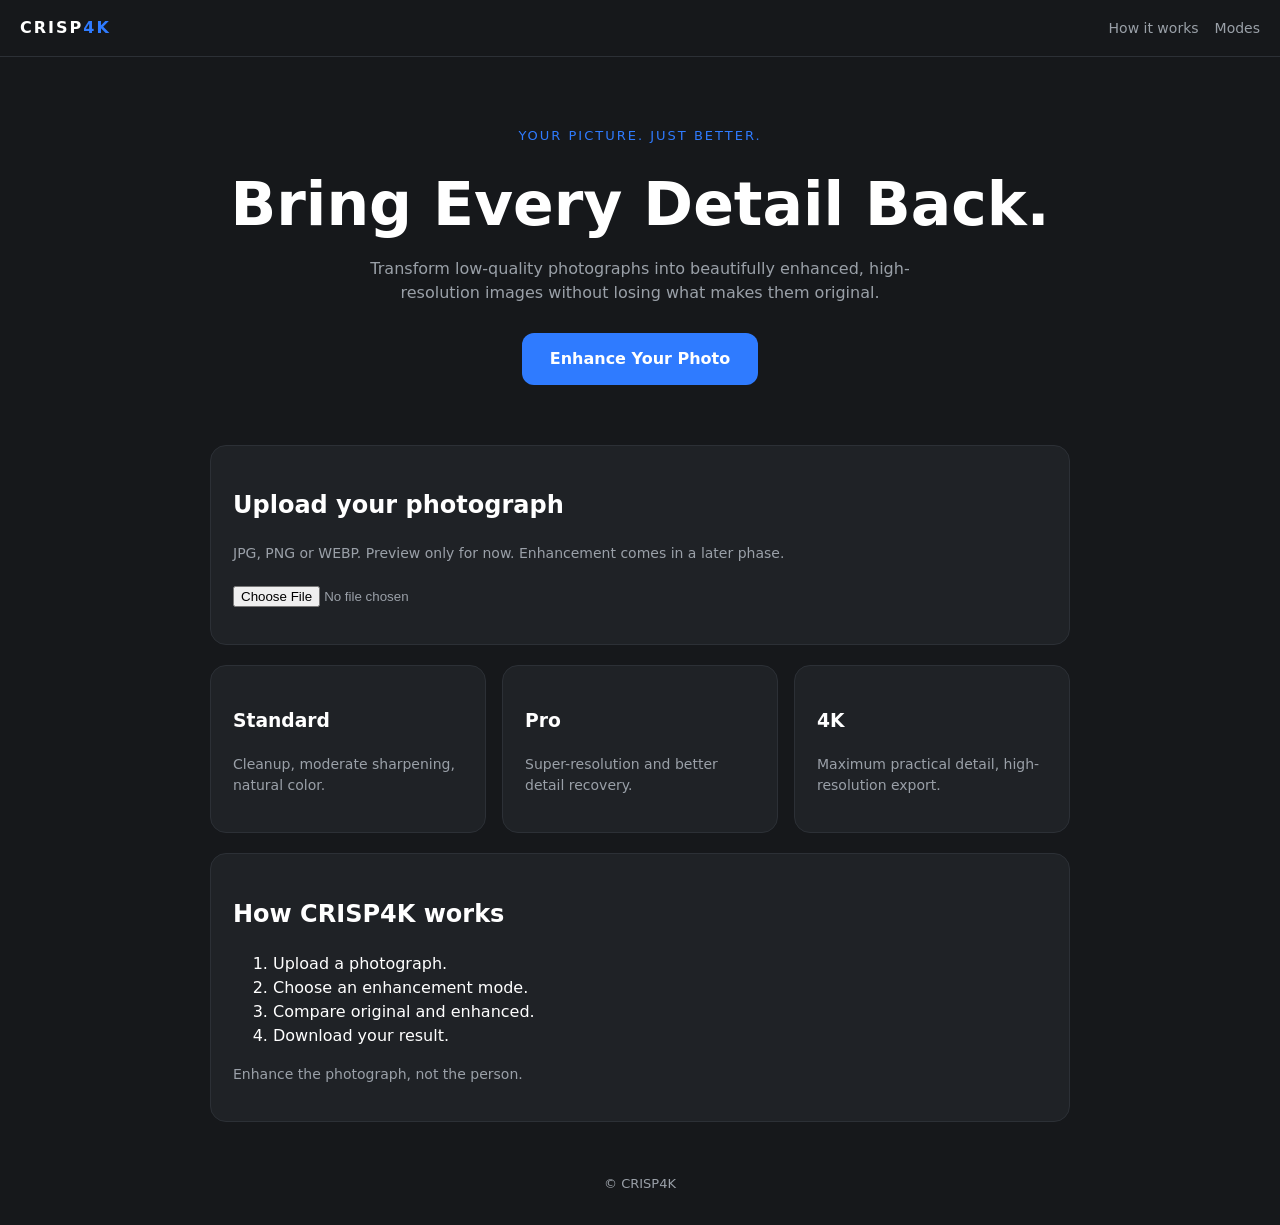
==== web/index.html @ 1491ee73 "Add static website: home page and upload preview" ====
<!DOCTYPE html>
<html lang="en">
<head>
<meta charset="UTF-8">
<meta name="viewport" content="width=device-width, initial-scale=1">
<title>CRISP4K - Your Picture. Just Better.</title>
<link rel="stylesheet" href="style.css">
</head>
<body>
<header class="nav">
  <div class="logo">CRISP<span>4K</span></div>
  <nav><a href="#how">How it works</a><a href="#modes">Modes</a></nav>
</header>

<main>
  <section class="hero">
    <p class="tag">Your Picture. Just Better.</p>
    <h1>Bring Every Detail Back.</h1>
    <p class="sub">Transform low-quality photographs into beautifully enhanced, high-resolution images without losing what makes them original.</p>
    <a class="btn" href="#upload">Enhance Your Photo</a>
  </section>

  <section id="upload" class="card">
    <h2>Upload your photograph</h2>
    <p class="muted">JPG, PNG or WEBP. Preview only for now. Enhancement comes in a later phase.</p>
    <input type="file" id="file" accept="image/jpeg,image/png,image/webp">
    <p id="msg" class="muted"></p>
    <img id="preview" alt="" hidden>
  </section>

  <section id="modes" class="grid">
    <div class="card"><h3>Standard</h3><p class="muted">Cleanup, moderate sharpening, natural color.</p></div>
    <div class="card"><h3>Pro</h3><p class="muted">Super-resolution and better detail recovery.</p></div>
    <div class="card"><h3>4K</h3><p class="muted">Maximum practical detail, high-resolution export.</p></div>
  </section>

  <section id="how" class="card">
    <h2>How CRISP4K works</h2>
    <ol>
      <li>Upload a photograph.</li>
      <li>Choose an enhancement mode.</li>
      <li>Compare original and enhanced.</li>
      <li>Download your result.</li>
    </ol>
    <p class="muted">Enhance the photograph, not the person.</p>
  </section>
</main>

<footer>&copy; CRISP4K</footer>
<script src="app.js"></script>
</body>
</html>
---- web/style.css ----
:root{--bg:#16181b;--card:#1f2226;--line:#2c3036;--text:#fff;--mute:#9aa0a8;--blue:#2f7bff}
*{box-sizing:border-box}
body{margin:0;background:var(--bg);color:var(--text);font-family:system-ui,sans-serif;line-height:1.5}
.nav{display:flex;justify-content:space-between;align-items:center;padding:16px 20px;border-bottom:1px solid var(--line)}
.logo{font-weight:800;letter-spacing:2px}
.logo span{color:var(--blue)}
.nav a{color:var(--mute);text-decoration:none;margin-left:16px;font-size:14px}
main{max-width:900px;margin:0 auto;padding:0 20px}
.hero{padding:56px 0 40px;text-align:center}
.tag{color:var(--blue);font-size:13px;letter-spacing:2px;text-transform:uppercase}
h1{font-size:clamp(34px,8vw,60px);margin:8px 0}
.sub{color:var(--mute);max-width:560px;margin:0 auto 28px}
.btn{display:inline-block;background:var(--blue);color:#fff;padding:14px 28px;border-radius:12px;text-decoration:none;font-weight:600}
.card{background:var(--card);border:1px solid var(--line);border-radius:16px;padding:22px;margin:20px 0}
.grid{display:grid;grid-template-columns:repeat(auto-fit,minmax(220px,1fr));gap:16px}
.grid .card{margin:0}
.muted{color:var(--mute);font-size:14px}
#preview{max-width:100%;border-radius:12px;margin-top:12px}
input[type=file]{color:var(--mute);margin-top:8px}
footer{text-align:center;color:var(--mute);padding:32px;font-size:13px}
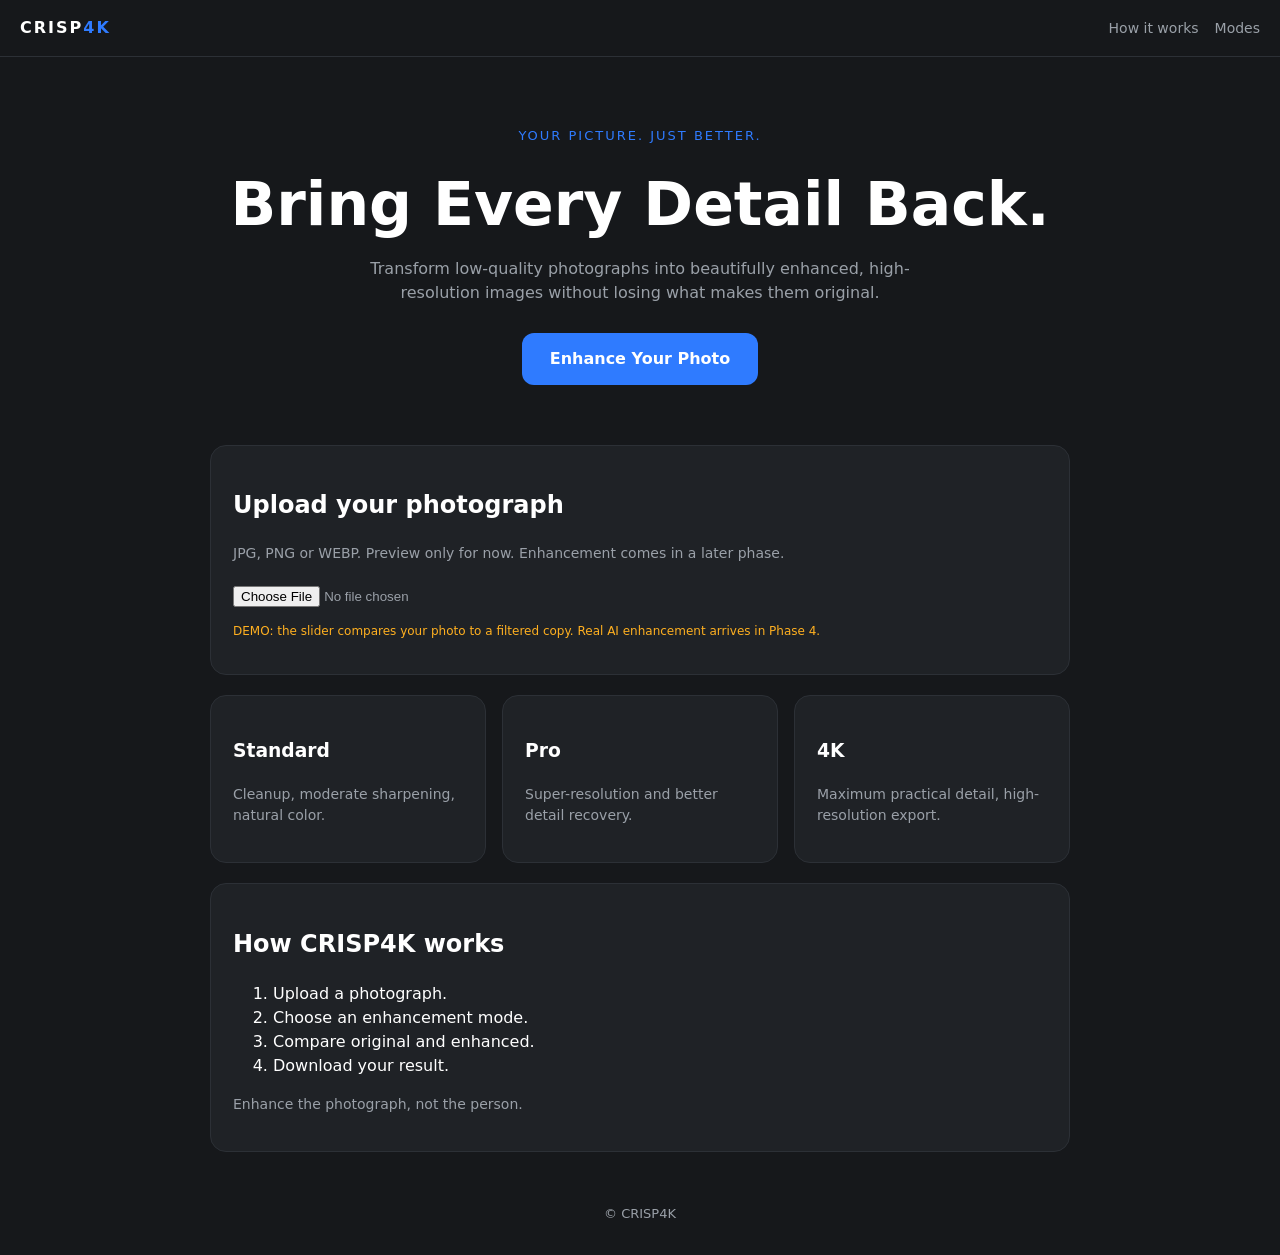
==== commit 522a78de: "Add before/after comparison slider (demo filter)" ====
--- a/web/index.html
+++ b/web/index.html
@@ -26,6 +26,8 @@
     <input type="file" id="file" accept="image/jpeg,image/png,image/webp">
     <p id="msg" class="muted"></p>
     <img id="preview" alt="" hidden>
+    <div id="compare" class="compare" hidden></div>
+    <p class="demo">DEMO: the slider compares your photo to a filtered copy. Real AI enhancement arrives in Phase 4.</p>
   </section>
 
   <section id="modes" class="grid">
--- a/web/style.css
+++ b/web/style.css
@@ -18,3 +18,12 @@
 #preview{max-width:100%;border-radius:12px;margin-top:12px}
 input[type=file]{color:var(--mute);margin-top:8px}
 footer{text-align:center;color:var(--mute);padding:32px;font-size:13px}
+.compare{position:relative;margin-top:16px;border-radius:12px;overflow:hidden;user-select:none;touch-action:none}
+.compare img{display:block;width:100%}
+.compare .top{position:absolute;inset:0;overflow:hidden;width:50%}
+.compare .top img{width:var(--w,100%);max-width:none}
+.compare .bar{position:absolute;top:0;bottom:0;left:50%;width:3px;background:#fff;transform:translateX(-50%)}
+.compare .knob{position:absolute;top:50%;left:50%;width:36px;height:36px;border-radius:50%;background:#fff;color:#16181b;display:flex;align-items:center;justify-content:center;transform:translate(-50%,-50%);font-size:14px;font-weight:700}
+.compare .lbl{position:absolute;top:10px;padding:4px 10px;border-radius:8px;background:rgba(0,0,0,.6);font-size:11px;letter-spacing:1px}
+.compare .l1{left:10px}.compare .l2{right:10px}
+.demo{color:#ffb020;font-size:12px;margin-top:8px}
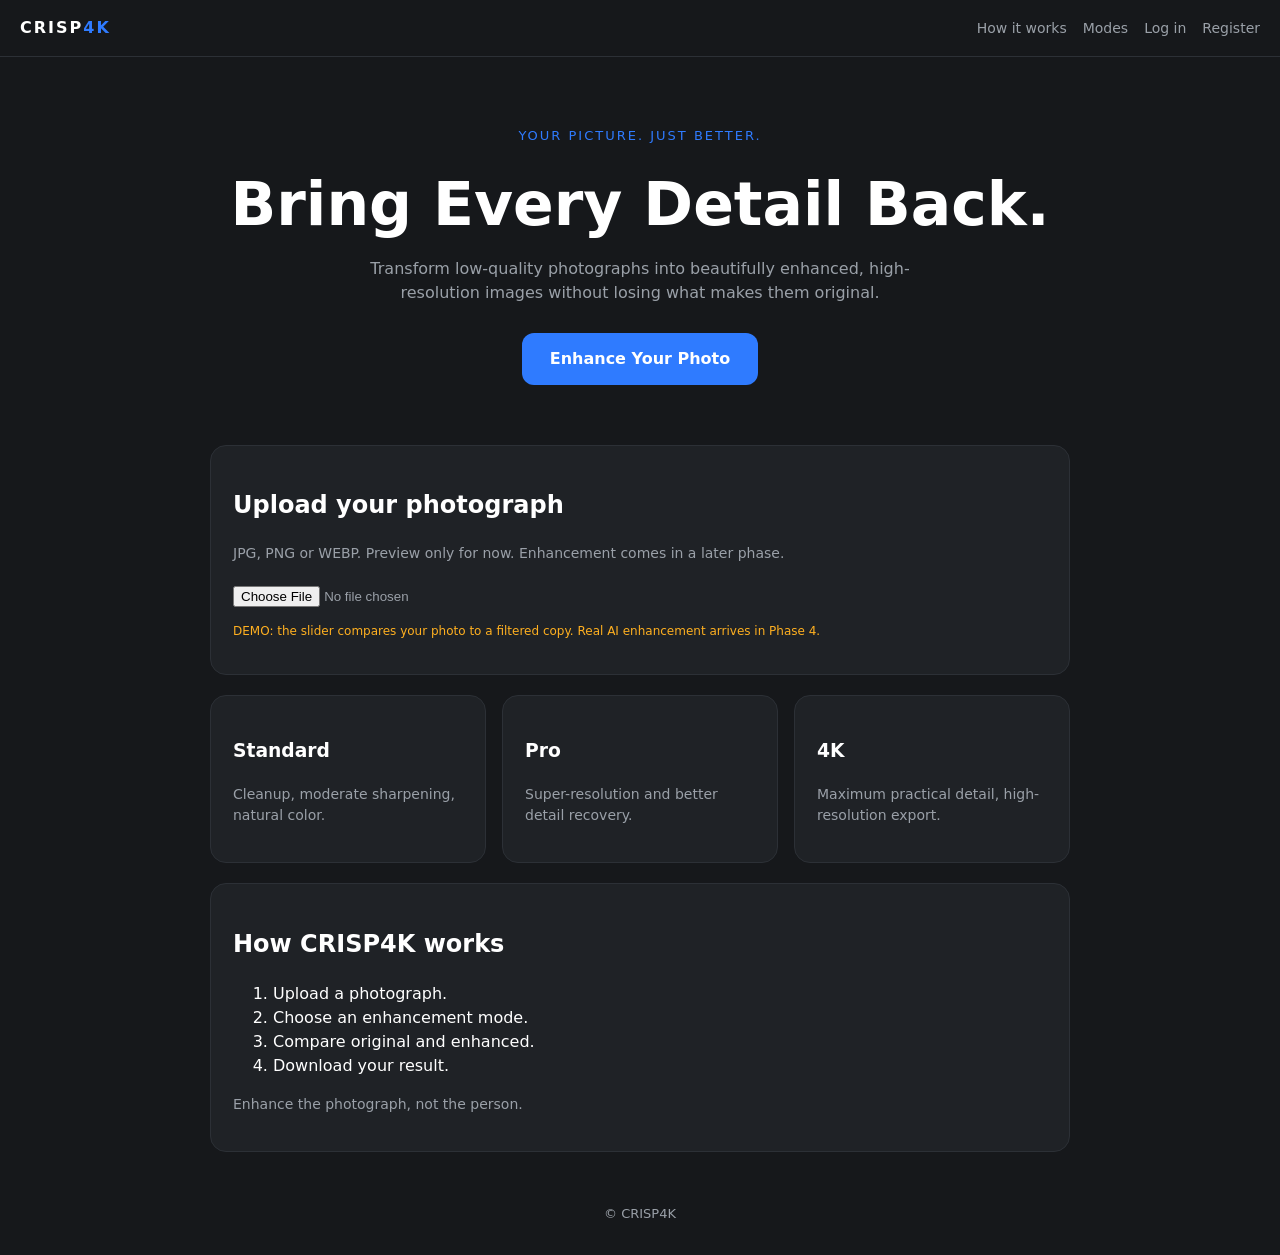
==== commit 8fce8b07: "Update progress" ====
--- a/web/index.html
+++ b/web/index.html
@@ -9,7 +9,7 @@
 <body>
 <header class="nav">
   <div class="logo">CRISP<span>4K</span></div>
-  <nav><a href="#how">How it works</a><a href="#modes">Modes</a></nav>
+  <nav><a href="#how">How it works</a><a href="#modes">Modes</a><span id="authlinks"></span></nav>
 </header>
 
 <main>
@@ -50,5 +50,6 @@
 
 <footer>&copy; CRISP4K</footer>
 <script src="app.js"></script>
+<script src="nav.js"></script>
 </body>
 </html>
--- a/web/style.css
+++ b/web/style.css
@@ -27,3 +27,7 @@
 .compare .lbl{position:absolute;top:10px;padding:4px 10px;border-radius:8px;background:rgba(0,0,0,.6);font-size:11px;letter-spacing:1px}
 .compare .l1{left:10px}.compare .l2{right:10px}
 .demo{color:#ffb020;font-size:12px;margin-top:8px}
+input[type=email],input[type=password]{display:block;width:100%;padding:12px;margin:10px 0;border-radius:10px;border:1px solid var(--line);background:#16181b;color:#fff;font-size:16px}
+.row{display:flex;gap:10px;flex-wrap:wrap}
+button{background:var(--blue);color:#fff;border:0;border-radius:10px;padding:12px 18px;font-size:15px;font-weight:600}
+#btn-logout{background:#2c3036}
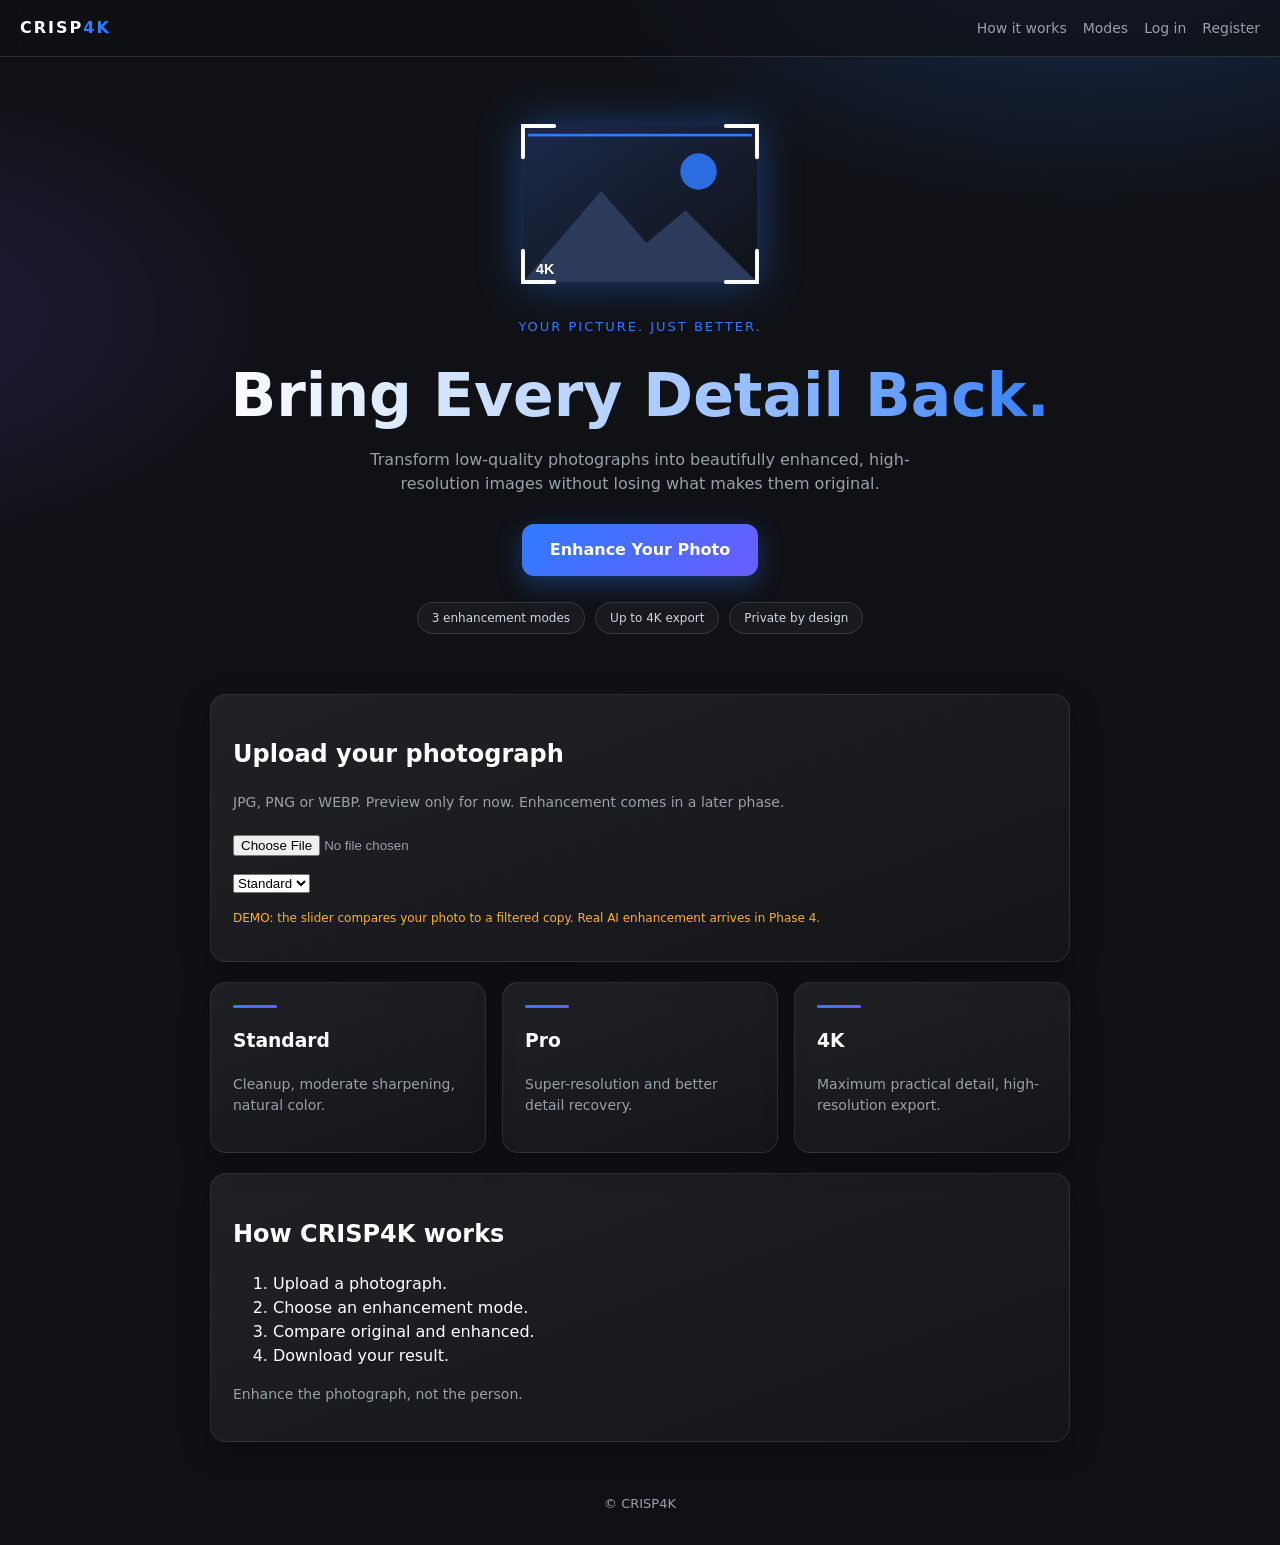
==== commit ad21ad43: "Visual refresh: gradient theme, viewfinder hero, glass cards" ====
--- a/web/index.html
+++ b/web/index.html
@@ -5,6 +5,7 @@
 <meta name="viewport" content="width=device-width, initial-scale=1">
 <title>CRISP4K - Your Picture. Just Better.</title>
 <link rel="stylesheet" href="style.css">
+<link rel="stylesheet" href="theme.css">
 </head>
 <body>
 <header class="nav">
@@ -14,10 +15,20 @@
 
 <main>
   <section class="hero">
-    <p class="tag">Your Picture. Just Better.</p>
+    <svg class="vf" viewBox="0 0 200 140" xmlns="http://www.w3.org/2000/svg" aria-hidden="true">
+<defs><linearGradient id="g" x1="0" y1="0" x2="1" y2="1"><stop offset="0" stop-color="#1b2a4a"/><stop offset="1" stop-color="#0f1115"/></linearGradient></defs>
+<rect x="10" y="10" width="180" height="120" rx="10" fill="url(#g)"/>
+<circle cx="145" cy="45" r="14" fill="#2f7bff" opacity=".85"/>
+<polygon points="10,130 70,60 105,100 135,75 190,130" fill="#2c3a5c"/>
+<g fill="none" stroke="#fff" stroke-width="3" stroke-linecap="round"><path d="M10 34V10h24"/><path d="M166 10h24v24"/><path d="M190 106v24h-24"/><path d="M34 130H10v-24"/></g>
+<rect class="scan" x="14" y="16" width="172" height="2" fill="#2f7bff"/>
+<text x="20" y="124" fill="#fff" font-size="11" font-family="sans-serif" font-weight="700">4K</text>
+</svg>
+<p class="tag">Your Picture. Just Better.</p>
     <h1>Bring Every Detail Back.</h1>
     <p class="sub">Transform low-quality photographs into beautifully enhanced, high-resolution images without losing what makes them original.</p>
     <a class="btn" href="#upload">Enhance Your Photo</a>
+    <div class="strip"><span>3 enhancement modes</span><span>Up to 4K export</span><span>Private by design</span></div>
   </section>
 
   <section id="upload" class="card">
@@ -25,6 +36,9 @@
     <p class="muted">JPG, PNG or WEBP. Preview only for now. Enhancement comes in a later phase.</p>
     <input type="file" id="file" accept="image/jpeg,image/png,image/webp">
     <p id="msg" class="muted"></p>
+    <select id="mode"><option value="standard">Standard</option><option value="pro">Pro</option><option value="4k">4K</option></select>
+    <button id="btn-upload" hidden>Upload photo</button>
+    <p id="upmsg" class="muted"></p>
     <img id="preview" alt="" hidden>
     <div id="compare" class="compare" hidden></div>
     <p class="demo">DEMO: the slider compares your photo to a filtered copy. Real AI enhancement arrives in Phase 4.</p>
@@ -49,7 +63,9 @@
 </main>
 
 <footer>&copy; CRISP4K</footer>
+<script src="config.js"></script>
 <script src="app.js"></script>
 <script src="nav.js"></script>
+<script src="upload.js"></script>
 </body>
 </html>
--- a/web/theme.css
+++ b/web/theme.css
@@ -0,0 +1,13 @@
+body{background:radial-gradient(900px 500px at 85% -10%,rgba(47,123,255,.28),transparent 60%),radial-gradient(700px 400px at -10% 35%,rgba(120,90,255,.18),transparent 60%),#0f1115;background-attachment:fixed}
+.nav{background:rgba(15,17,21,.7);backdrop-filter:blur(10px);position:sticky;top:0;z-index:5}
+h1{background:linear-gradient(90deg,#fff,#9fc3ff 60%,#2f7bff);-webkit-background-clip:text;background-clip:text;color:transparent}
+.btn,button{background:linear-gradient(135deg,#2f7bff,#6a5cff);box-shadow:0 8px 24px rgba(47,123,255,.35);transition:transform .2s}
+.btn:active,button:active{transform:scale(.97)}
+.card{background:linear-gradient(160deg,rgba(255,255,255,.07),rgba(255,255,255,.02));border:1px solid rgba(255,255,255,.09);box-shadow:0 10px 30px rgba(0,0,0,.25)}
+.grid .card::before{content:"";display:block;height:3px;width:44px;border-radius:3px;background:linear-gradient(90deg,#2f7bff,#6a5cff);margin-bottom:12px}
+.grid .card:hover{border-color:#2f7bff;box-shadow:0 0 24px rgba(47,123,255,.25)}
+.vf{display:block;width:min(260px,70%);margin:0 auto 22px;filter:drop-shadow(0 0 22px rgba(47,123,255,.45))}
+.vf .scan{animation:scan 3s ease-in-out infinite}
+@keyframes scan{0%,100%{transform:translateY(0)}50%{transform:translateY(96px)}}
+.strip{display:flex;justify-content:center;gap:10px;flex-wrap:wrap;margin-top:26px}
+.strip span{font-size:12px;color:#cfd6df;border:1px solid rgba(255,255,255,.12);border-radius:999px;padding:6px 14px;background:rgba(255,255,255,.04)}
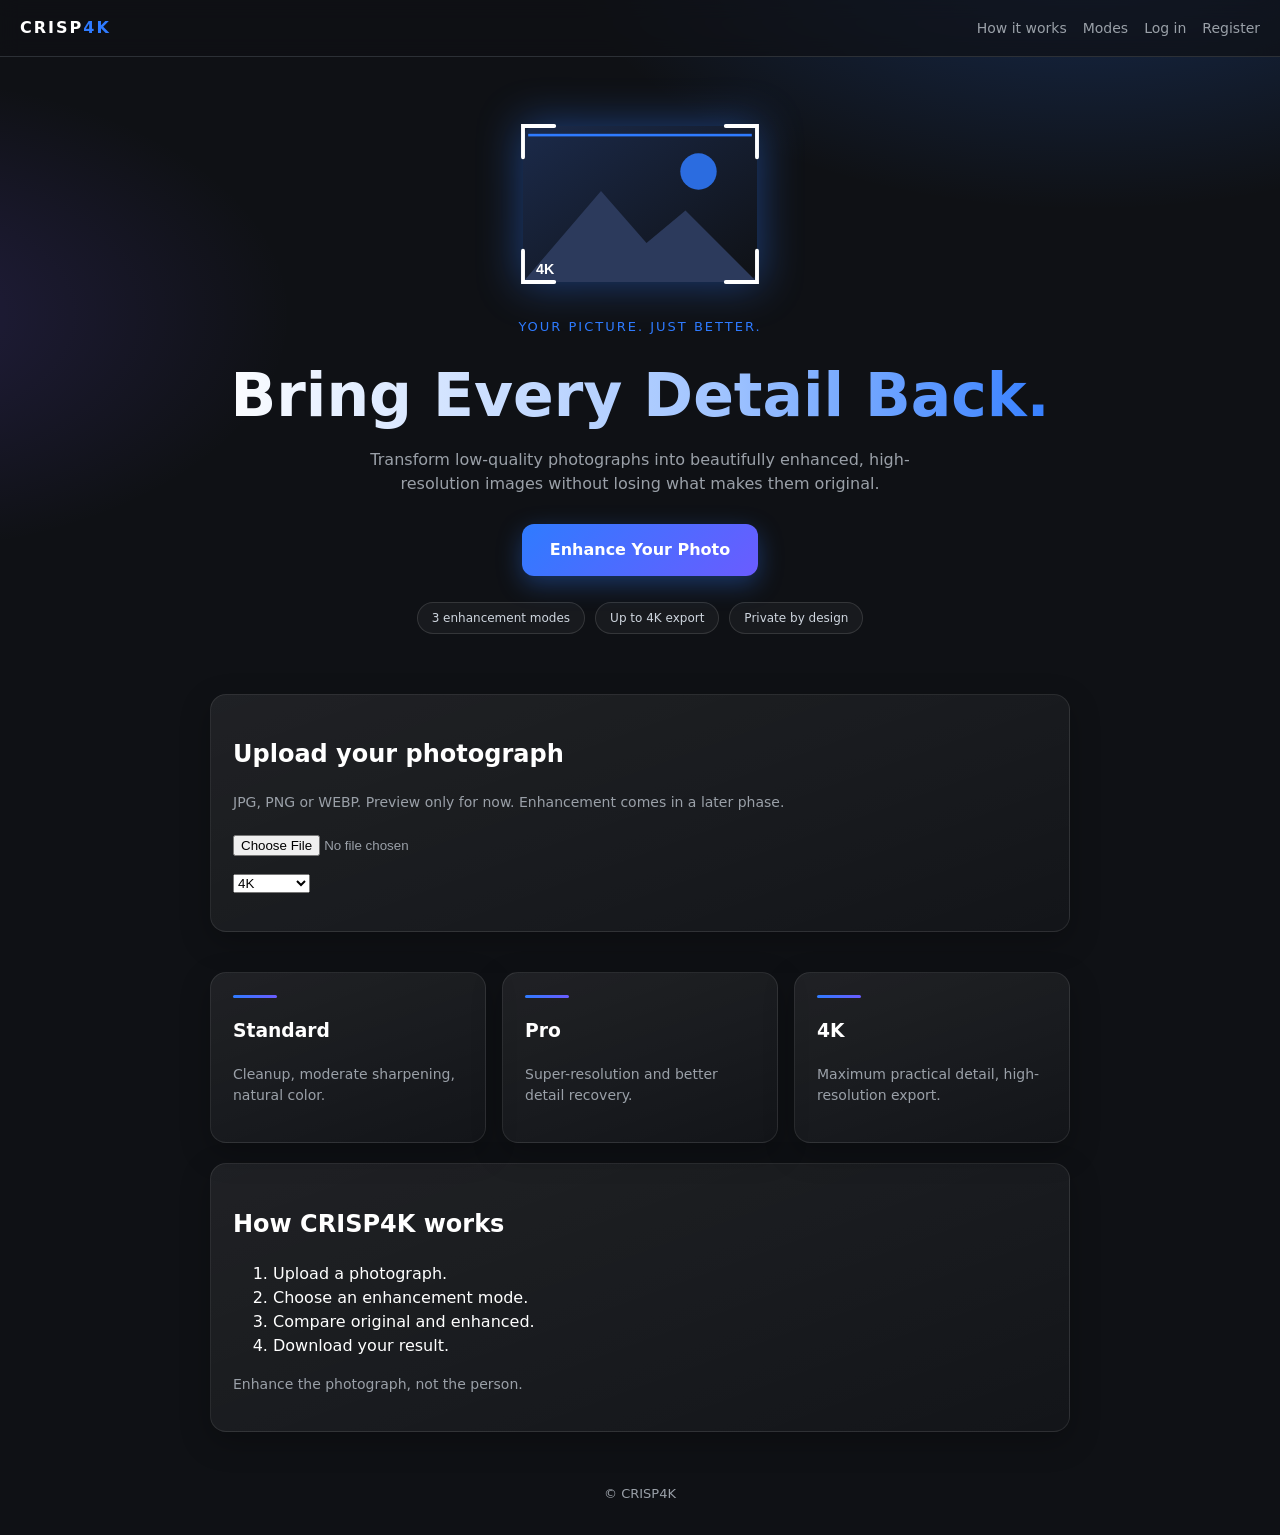
==== commit 5b501885: "Stronger enhancement, credit costs with test mode" ====
--- a/web/index.html
+++ b/web/index.html
@@ -5,7 +5,7 @@
 <meta name="viewport" content="width=device-width, initial-scale=1">
 <title>CRISP4K - Your Picture. Just Better.</title>
 <link rel="stylesheet" href="style.css">
-<link rel="stylesheet" href="theme.css">
+<link rel="stylesheet" href="theme.css?v=3">
 </head>
 <body>
 <header class="nav">
@@ -36,13 +36,13 @@
     <p class="muted">JPG, PNG or WEBP. Preview only for now. Enhancement comes in a later phase.</p>
     <input type="file" id="file" accept="image/jpeg,image/png,image/webp">
     <p id="msg" class="muted"></p>
-    <select id="mode"><option value="standard">Standard</option><option value="pro">Pro</option><option value="4k">4K</option></select>
+    <select id="mode"><option value="standard">Standard</option><option value="pro">Pro</option><option value="4k" selected>4K</option></select>
     <button id="btn-upload" hidden>Upload photo</button>
     <p id="upmsg" class="muted"></p>
     <img id="preview" alt="" hidden>
-    <div id="compare" class="compare" hidden></div>
-    <p class="demo">DEMO: the slider compares your photo to a filtered copy. Real AI enhancement arrives in Phase 4.</p>
   </section>
+
+  <div id="thread" class="thread"></div>
 
   <section id="modes" class="grid">
     <div class="card"><h3>Standard</h3><p class="muted">Cleanup, moderate sharpening, natural color.</p></div>
@@ -66,6 +66,6 @@
 <script src="config.js"></script>
 <script src="app.js"></script>
 <script src="nav.js"></script>
-<script src="upload.js"></script>
+<script src="upload.js?v=4"></script>
 </body>
 </html>
--- a/web/theme.css
+++ b/web/theme.css
@@ -11,3 +11,12 @@
 @keyframes scan{0%,100%{transform:translateY(0)}50%{transform:translateY(96px)}}
 .strip{display:flex;justify-content:center;gap:10px;flex-wrap:wrap;margin-top:26px}
 .strip span{font-size:12px;color:#cfd6df;border:1px solid rgba(255,255,255,.12);border-radius:999px;padding:6px 14px;background:rgba(255,255,255,.04)}
+.thread{display:flex;flex-direction:column;gap:14px;margin:20px 0}
+.msg{border-radius:18px;padding:10px;border:1px solid rgba(255,255,255,.09)}
+.msg.user{align-self:flex-end;max-width:60%;background:linear-gradient(135deg,rgba(47,123,255,.3),rgba(106,92,255,.25))}
+.msg.user img{width:100px;max-width:100%;border-radius:10px;display:block}
+.msg.user p{margin:8px 0 0;font-size:12px;letter-spacing:1px}
+.msg.bot{align-self:stretch;background:rgba(255,255,255,.05)}
+.dots i{display:inline-block;width:6px;height:6px;margin-left:4px;border-radius:50%;background:#2f7bff;animation:blink 1.2s infinite}
+.dots i:nth-child(2){animation-delay:.2s}.dots i:nth-child(3){animation-delay:.4s}
+@keyframes blink{0%,80%,100%{opacity:.2}40%{opacity:1}}
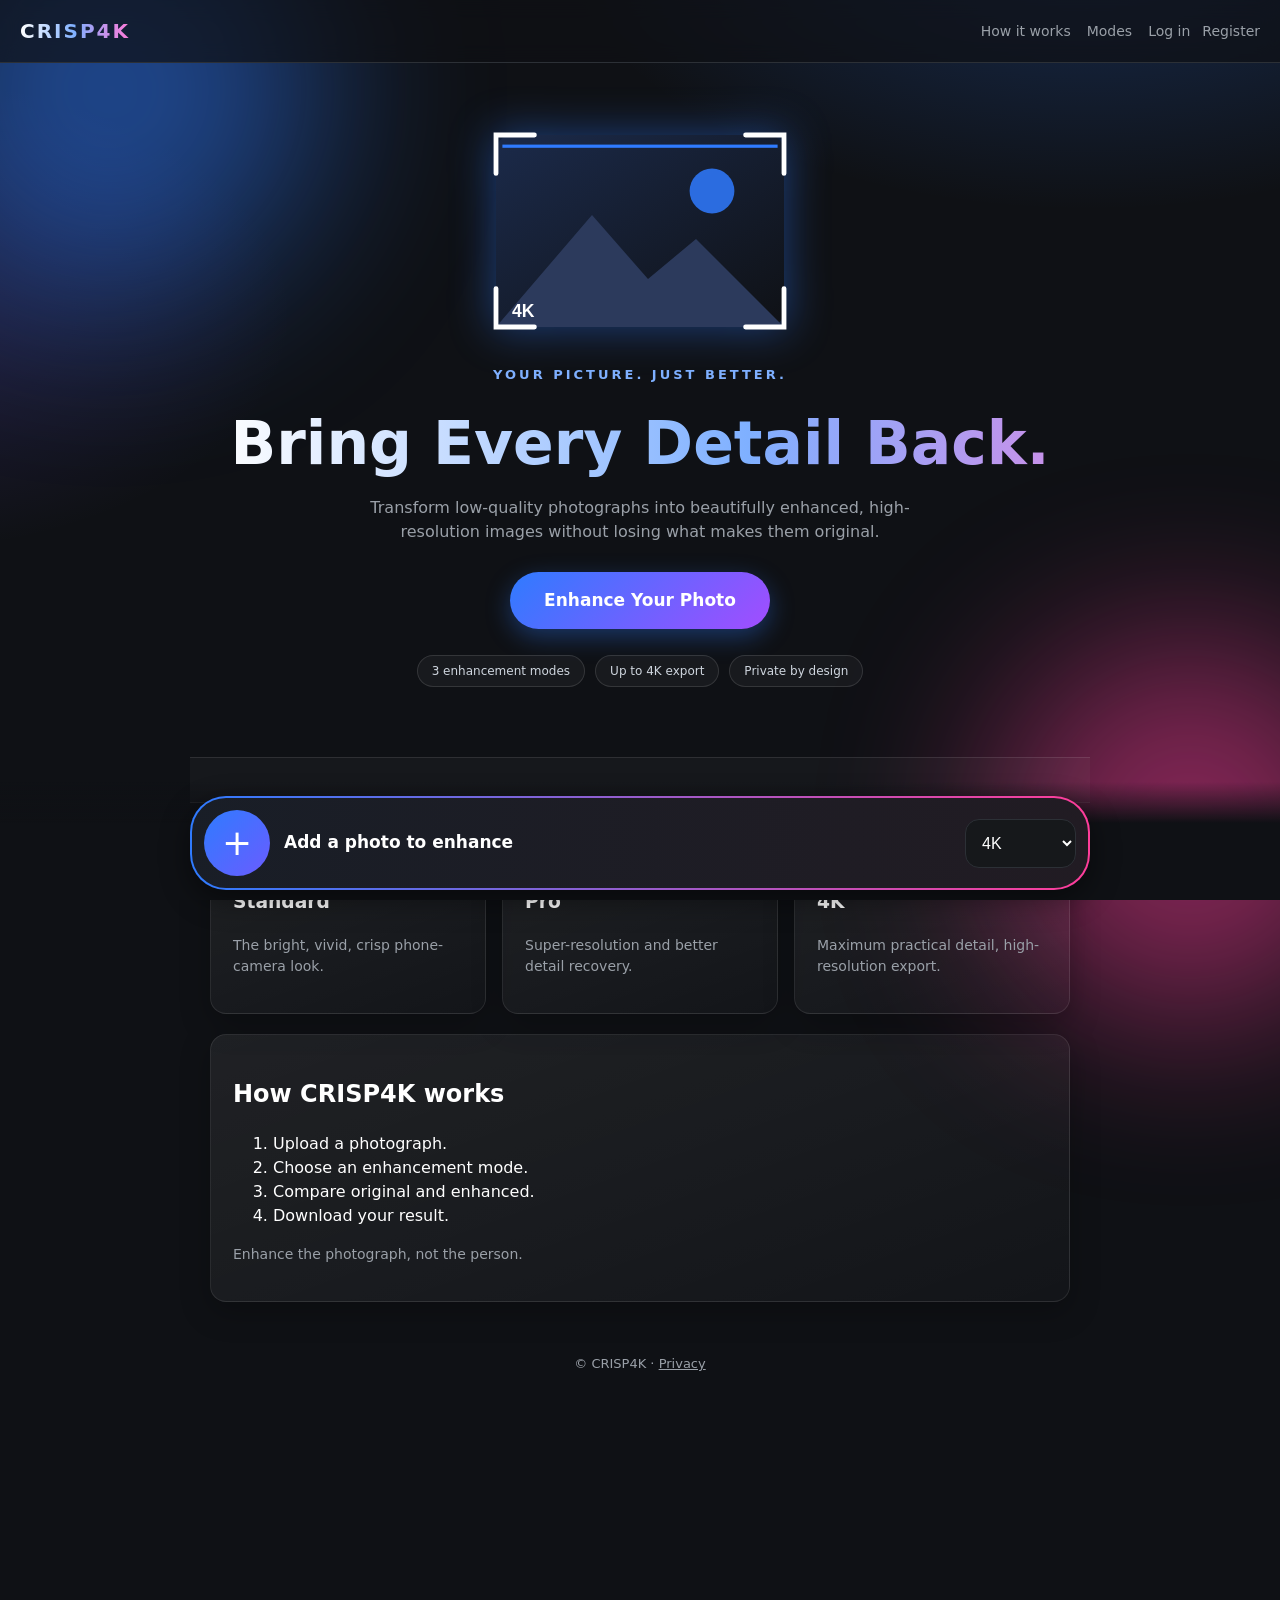
==== commit 46bd8762: "Deploy-ready" ====
--- a/web/index.html
+++ b/web/index.html
@@ -4,8 +4,11 @@
 <meta charset="UTF-8">
 <meta name="viewport" content="width=device-width, initial-scale=1">
 <title>CRISP4K - Your Picture. Just Better.</title>
+<link rel="manifest" href="manifest.json">
+<meta name="theme-color" content="#0f1115">
 <link rel="stylesheet" href="style.css">
-<link rel="stylesheet" href="theme.css?v=3">
+<link rel="stylesheet" href="theme.css?v=7">
+<link rel="stylesheet" href="theme2.css?v=8">
 </head>
 <body>
 <header class="nav">
@@ -31,21 +34,12 @@
     <div class="strip"><span>3 enhancement modes</span><span>Up to 4K export</span><span>Private by design</span></div>
   </section>
 
-  <section id="upload" class="card">
-    <h2>Upload your photograph</h2>
-    <p class="muted">JPG, PNG or WEBP. Preview only for now. Enhancement comes in a later phase.</p>
-    <input type="file" id="file" accept="image/jpeg,image/png,image/webp">
-    <p id="msg" class="muted"></p>
-    <select id="mode"><option value="standard">Standard</option><option value="pro">Pro</option><option value="4k" selected>4K</option></select>
-    <button id="btn-upload" hidden>Upload photo</button>
-    <p id="upmsg" class="muted"></p>
-    <img id="preview" alt="" hidden>
-  </section>
-
+  
+  <div class="marquee"><span>SHARPER &#10022; CLEANER &#10022; BRIGHTER &#10022; 4K &#10022; YOUR PICTURE, JUST BETTER &#10022; ENHANCE THE PHOTOGRAPH, NOT THE PERSON &#10022;</span></div>
   <div id="thread" class="thread"></div>
 
   <section id="modes" class="grid">
-    <div class="card"><h3>Standard</h3><p class="muted">Cleanup, moderate sharpening, natural color.</p></div>
+    <div class="card"><h3>Standard</h3><p class="muted">The bright, vivid, crisp phone-camera look.</p></div>
     <div class="card"><h3>Pro</h3><p class="muted">Super-resolution and better detail recovery.</p></div>
     <div class="card"><h3>4K</h3><p class="muted">Maximum practical detail, high-resolution export.</p></div>
   </section>
@@ -62,10 +56,23 @@
   </section>
 </main>
 
-<footer>&copy; CRISP4K</footer>
+<div id="upload" class="composer">
+  <p id="msg" class="muted"></p>
+  <div class="bar">
+    <label for="file" class="plus" aria-label="Add photo">+</label>
+    <input type="file" id="file" accept="image/jpeg,image/png,image/webp" hidden>
+    <span class="hint">Add a photo to enhance</span>
+    <select id="mode"><option value="standard">Standard</option><option value="pro">Pro</option><option value="4k" selected>4K</option></select>
+  </div>
+  <button id="btn-upload" hidden>Upload photo</button>
+  <img id="preview" alt="" hidden>
+</div>
+<footer>&copy; CRISP4K &middot; <a href="privacy.html" style="color:inherit">Privacy</a></footer>
 <script src="config.js"></script>
+<script src="refresh.js?v=1"></script>
 <script src="app.js"></script>
-<script src="nav.js"></script>
+<script src="nav.js?v=5"></script>
+<script src="composer.js?v=1"></script>
 <script src="upload.js?v=4"></script>
 </body>
 </html>
--- a/web/theme.css
+++ b/web/theme.css
@@ -20,3 +20,16 @@
 .dots i{display:inline-block;width:6px;height:6px;margin-left:4px;border-radius:50%;background:#2f7bff;animation:blink 1.2s infinite}
 .dots i:nth-child(2){animation-delay:.2s}.dots i:nth-child(3){animation-delay:.4s}
 @keyframes blink{0%,80%,100%{opacity:.2}40%{opacity:1}}
+.hist img{width:100%;border-radius:12px;margin-bottom:10px}
+.hist p{margin:4px 0}
+#authlinks{display:inline-flex;align-items:center;gap:12px;margin-left:16px}
+#authlinks a{margin-left:0}
+
+body{padding-bottom:150px}
+.composer{position:fixed;left:0;right:0;bottom:0;z-index:10;padding:8px 12px calc(10px + env(safe-area-inset-bottom));background:linear-gradient(transparent,#0f1115 35%)}
+.composer .bar{max-width:900px;margin:0 auto;display:flex;align-items:center;gap:10px;padding:8px;border-radius:28px;background:rgba(31,34,38,.92);backdrop-filter:blur(12px);border:1px solid rgba(255,255,255,.12);box-shadow:0 10px 30px rgba(0,0,0,.45)}
+.plus{width:44px;height:44px;border-radius:50%;display:flex;align-items:center;justify-content:center;font-size:26px;background:linear-gradient(135deg,#2f7bff,#6a5cff);cursor:pointer;flex:none}
+.hint{flex:1;color:var(--mute);font-size:14px}
+.composer select{background:#16181b;color:#fff;border:1px solid var(--line);border-radius:14px;padding:10px;font-size:14px}
+.composer #msg{margin:0 0 6px;text-align:center}
+#preview{display:none !important}
--- a/web/theme2.css
+++ b/web/theme2.css
@@ -0,0 +1,35 @@
+body::before,body::after{content:"";position:fixed;z-index:-1;border-radius:50%;filter:blur(90px);opacity:.5;pointer-events:none}
+body::before{width:420px;height:420px;background:#2f7bff;top:-120px;left:-100px;animation:d1 14s ease-in-out infinite alternate}
+body::after{width:380px;height:380px;background:#ff3d9a;bottom:-120px;right:-100px;animation:d2 17s ease-in-out infinite alternate}
+@keyframes d1{to{transform:translate(120px,160px) scale(1.2)}}
+@keyframes d2{to{transform:translate(-140px,-120px) scale(1.15)}}
+.logo{background:linear-gradient(90deg,#fff,#7fb0ff,#ff7ad9);-webkit-background-clip:text;background-clip:text;color:transparent;font-size:20px}
+.logo span{color:inherit}
+h1{background:linear-gradient(90deg,#fff,#7fb0ff,#ff7ad9,#7fb0ff,#fff);background-size:250% 100%;-webkit-background-clip:text;background-clip:text;color:transparent;animation:shine 6s linear infinite}
+@keyframes shine{to{background-position:250% 0}}
+.tag{color:#7fb0ff;letter-spacing:3px;font-weight:700}
+.vf{width:min(320px,80%)}
+.btn,button{background:linear-gradient(135deg,#2f7bff,#a24dff,#ff3d9a);background-size:200% 200%;animation:pulse 2.4s infinite,flow 6s ease infinite}
+.btn{font-size:17px;padding:16px 34px;border-radius:999px}
+@keyframes pulse{0%{box-shadow:0 0 0 0 rgba(47,123,255,.55)}70%{box-shadow:0 0 0 18px rgba(47,123,255,0)}100%{box-shadow:0 0 0 0 rgba(47,123,255,0)}}
+@keyframes flow{50%{background-position:100% 50%}}
+.card{transition:transform .25s,border-color .25s}
+.card:hover{transform:translateY(-4px)}
+.grid .card:nth-child(1)::before{background:linear-gradient(90deg,#2f7bff,#35d0ff)}
+.grid .card:nth-child(2)::before{background:linear-gradient(90deg,#a24dff,#ff7ad9)}
+.grid .card:nth-child(3)::before{background:linear-gradient(90deg,#ff3d9a,#ffb020)}
+.strip span{animation:bob 3s ease-in-out infinite}
+.strip span:nth-child(2){animation-delay:.4s}.strip span:nth-child(3){animation-delay:.8s}
+@keyframes bob{50%{transform:translateY(-5px)}}
+.marquee{overflow:hidden;white-space:nowrap;margin:30px -20px 0;border-block:1px solid rgba(255,255,255,.1);padding:10px 0;background:rgba(255,255,255,.03)}
+.marquee span{display:inline-block;padding-left:100%;animation:scroll 20s linear infinite;font-weight:800;letter-spacing:3px;color:#9fc3ff}
+@keyframes scroll{to{transform:translateX(-100%)}}
+.msg{animation:pop .35s ease-out}
+@keyframes pop{from{opacity:0;transform:translateY(14px) scale(.97)}}
+body{padding-bottom:200px}
+.composer .bar{padding:12px;gap:14px;border-radius:36px;border:2px solid transparent;background:linear-gradient(rgba(24,26,30,.96),rgba(24,26,30,.96)) padding-box,linear-gradient(90deg,#2f7bff,#ff3d9a,#ffb020,#2f7bff) border-box;background-size:100% 100%,300% 100%;animation:ring 5s linear infinite}
+@keyframes ring{to{background-position:0 0,300% 0}}
+.plus{width:66px;height:66px;font-size:36px;animation:pulse 2.4s infinite}
+.hint{font-size:17px;color:#fff;font-weight:600}
+.composer select{font-size:16px;padding:14px 12px}
+@media (prefers-reduced-motion:reduce){*{animation:none!important}}
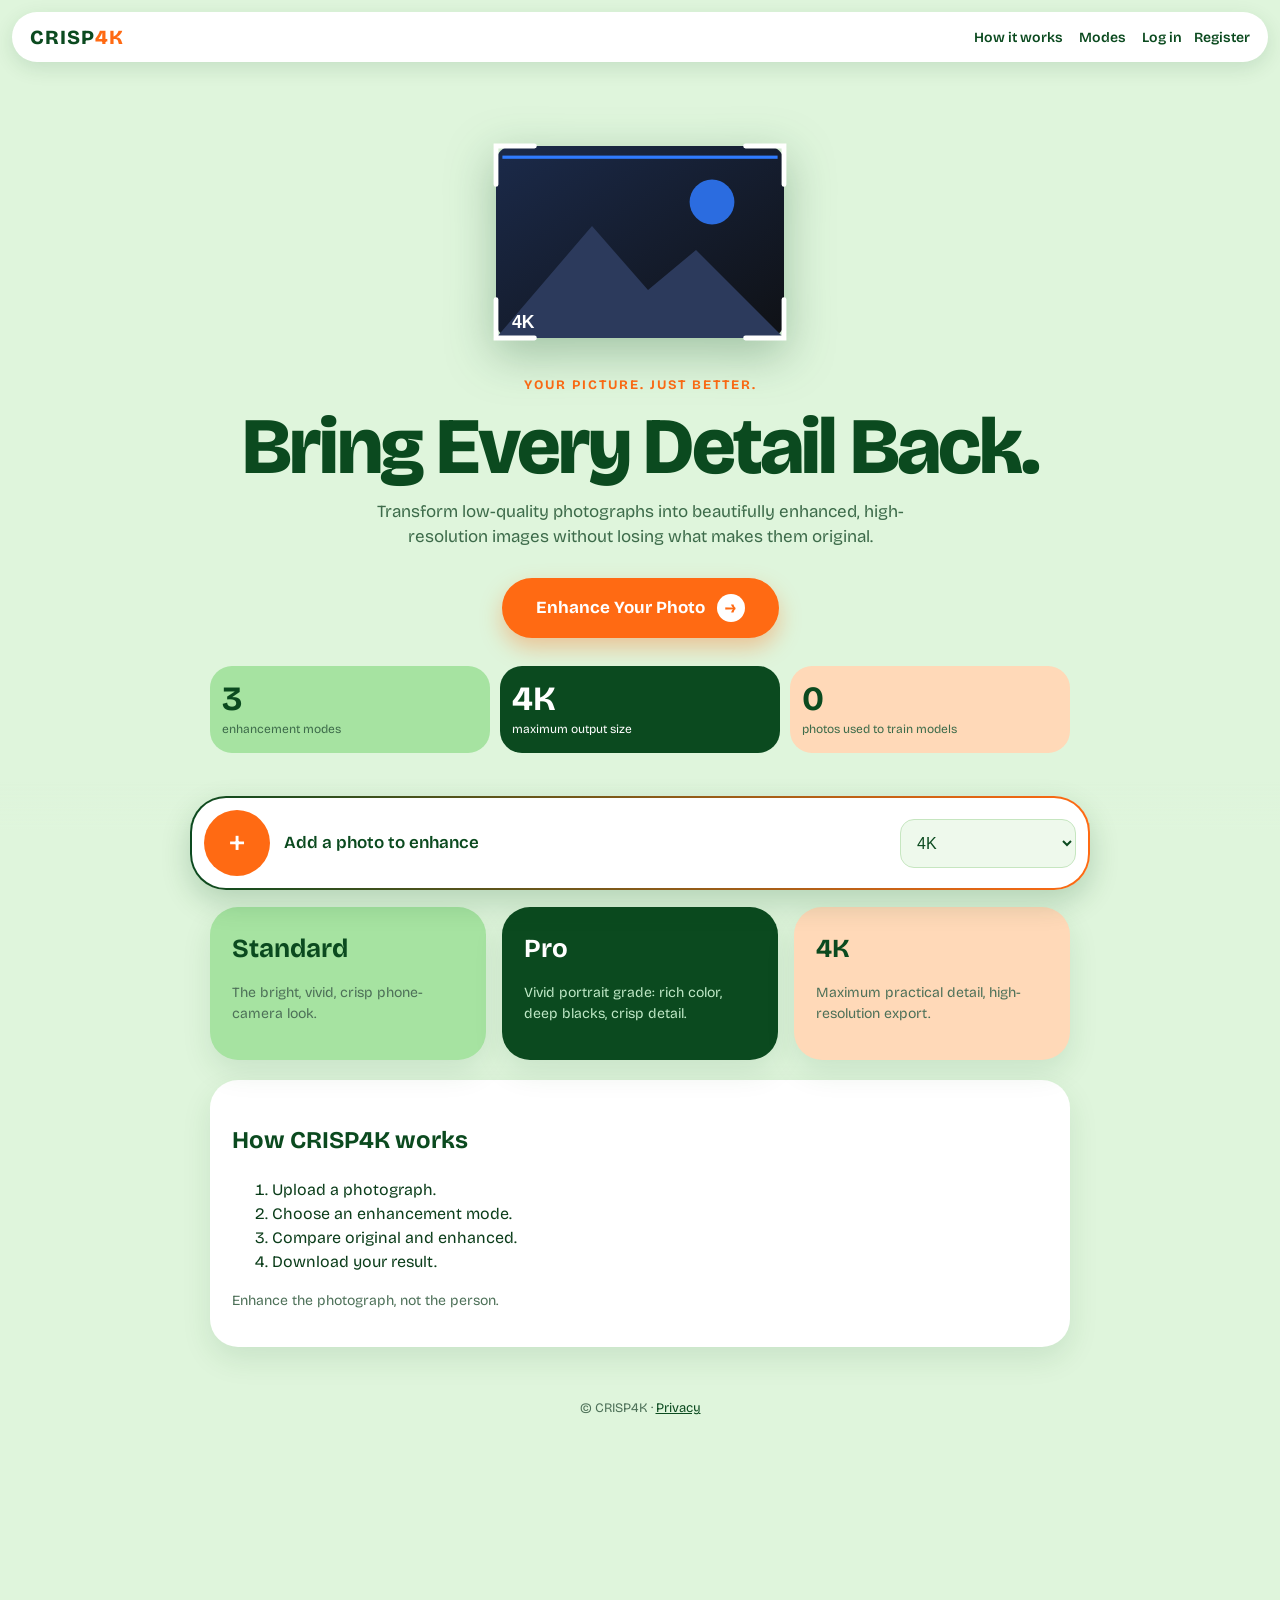
==== commit 30c65fa8: "Add fun touches: confetti, reveal sweep, share, drag and drop" ====
--- a/web/index.html
+++ b/web/index.html
@@ -5,10 +5,11 @@
 <meta name="viewport" content="width=device-width, initial-scale=1">
 <title>CRISP4K - Your Picture. Just Better.</title>
 <link rel="manifest" href="manifest.json">
-<meta name="theme-color" content="#0f1115">
+<meta name="theme-color" content="#dff5dc">
 <link rel="stylesheet" href="style.css">
-<link rel="stylesheet" href="theme.css?v=7">
+<link rel="stylesheet" href="theme.css?v=11">
 <link rel="stylesheet" href="theme2.css?v=8">
+<link rel="stylesheet" href="theme3.css?v=1">
 </head>
 <body>
 <header class="nav">
@@ -32,6 +33,7 @@
     <p class="sub">Transform low-quality photographs into beautifully enhanced, high-resolution images without losing what makes them original.</p>
     <a class="btn" href="#upload">Enhance Your Photo</a>
     <div class="strip"><span>3 enhancement modes</span><span>Up to 4K export</span><span>Private by design</span></div>
+    <div class="stats"><div><b>3</b><span>enhancement modes</span></div><div><b>4K</b><span>maximum output size</span></div><div><b>0</b><span>photos used to train models</span></div></div>
   </section>
 
   
@@ -40,7 +42,7 @@
 
   <section id="modes" class="grid">
     <div class="card"><h3>Standard</h3><p class="muted">The bright, vivid, crisp phone-camera look.</p></div>
-    <div class="card"><h3>Pro</h3><p class="muted">Super-resolution and better detail recovery.</p></div>
+    <div class="card"><h3>Pro</h3><p class="muted">Vivid portrait grade: rich color, deep blacks, crisp detail.</p></div>
     <div class="card"><h3>4K</h3><p class="muted">Maximum practical detail, high-resolution export.</p></div>
   </section>
 
@@ -62,7 +64,7 @@
     <label for="file" class="plus" aria-label="Add photo">+</label>
     <input type="file" id="file" accept="image/jpeg,image/png,image/webp" hidden>
     <span class="hint">Add a photo to enhance</span>
-    <select id="mode"><option value="standard">Standard</option><option value="pro">Pro</option><option value="4k" selected>4K</option></select>
+    <select id="mode"><option value="standard">Standard</option><option value="pro">Pro - Vivid Portrait</option><option value="4k" selected>4K</option></select>
   </div>
   <button id="btn-upload" hidden>Upload photo</button>
   <img id="preview" alt="" hidden>
@@ -73,6 +75,7 @@
 <script src="app.js"></script>
 <script src="nav.js?v=5"></script>
 <script src="composer.js?v=1"></script>
-<script src="upload.js?v=4"></script>
+<script src="upload.js?v=11"></script>
+<script src="fun.js?v=1"></script>
 </body>
 </html>
--- a/web/theme.css
+++ b/web/theme.css
@@ -33,3 +33,6 @@
 .composer select{background:#16181b;color:#fff;border:1px solid var(--line);border-radius:14px;padding:10px;font-size:14px}
 .composer #msg{margin:0 0 6px;text-align:center}
 #preview{display:none !important}
+
+.notes{margin:8px 0 0;padding-left:18px;font-size:13px;color:var(--mute)}
+.notes li{margin:3px 0}
--- a/web/theme3.css
+++ b/web/theme3.css
@@ -0,0 +1,53 @@
+@import url("https://fonts.googleapis.com/css2?family=Bricolage+Grotesque:opsz,wght@12..96,500;12..96,800&display=swap");
+:root{--bg:#dff5dc;--card:#fff;--line:#c6e6c0;--text:#0b3d1a;--mute:#4d7058;--blue:#ff6a13;--g1:#0b4a1f;--g2:#a6e3a1;--or:#ff6a13}
+body{background:#dff5dc;color:var(--text);font-family:"Bricolage Grotesque",system-ui,sans-serif}
+body::before,body::after{display:none}
+.nav{background:#fff;border:0;border-radius:999px;margin:12px;padding:10px 18px;top:10px;backdrop-filter:none;box-shadow:0 6px 20px rgba(11,74,31,.12)}
+.nav a{color:var(--g1);font-weight:600}
+.logo{background:none;-webkit-text-fill-color:var(--g1);color:var(--g1);font-weight:800;letter-spacing:1px}
+.logo span{-webkit-text-fill-color:var(--or);color:var(--or)}
+h1{background:none;-webkit-text-fill-color:var(--g1);color:var(--g1);animation:none;font-weight:800;font-size:clamp(42px,12vw,80px);line-height:.95;letter-spacing:-.035em;margin:10px 0 14px}
+.tag{color:var(--or);font-weight:700;letter-spacing:2px}
+.sub{color:#3d6b4a;font-size:17px}
+.vf{filter:drop-shadow(0 14px 24px rgba(11,74,31,.3))}
+.btn,button{background:var(--or);color:#fff;border-radius:999px;font-weight:700;animation:orp 2.4s infinite;box-shadow:0 10px 22px rgba(255,106,19,.35)}
+.btn::after{content:"\2192";display:inline-grid;place-items:center;width:28px;height:28px;margin-left:12px;border-radius:50%;background:#fff;color:var(--or)}
+@keyframes orp{0%{box-shadow:0 0 0 0 rgba(255,106,19,.5)}70%{box-shadow:0 0 0 16px rgba(255,106,19,0)}100%{box-shadow:0 0 0 0 rgba(255,106,19,0)}}
+#btn-logout{background:var(--g1)}
+.card{background:#fff;border:0;border-radius:28px;color:var(--text);box-shadow:0 12px 30px rgba(11,74,31,.1)}
+.card h2,.card h3{color:var(--g1)}
+.muted{color:var(--mute)}
+.grid .card::before{display:none}
+.grid .card h3{font-size:26px;margin:0 0 6px}
+.grid .card:nth-child(1){background:var(--g2)}
+.grid .card:nth-child(2){background:var(--g1)}
+.grid .card:nth-child(2) h3{color:#fff}
+.grid .card:nth-child(2) .muted{color:#bfe8c6}
+.grid .card:nth-child(3){background:#ffd9b8}
+.strip{display:none}
+.stats{display:grid;grid-template-columns:repeat(3,1fr);gap:10px;margin-top:28px}
+.stats div{border-radius:22px;padding:16px 12px;text-align:left}
+.stats b{display:block;font-size:34px;line-height:1;color:var(--g1)}
+.stats span{display:block;margin-top:6px;font-size:12px;line-height:1.3;color:#3d6b4a}
+.stats div:nth-child(1){background:var(--g2)}
+.stats div:nth-child(2){background:var(--g1)}
+.stats div:nth-child(2) b,.stats div:nth-child(2) span{color:#fff}
+.stats div:nth-child(3){background:#ffd9b8}
+.marquee{background:var(--g1);border:0}
+.marquee span{color:var(--g2)}
+.msg{border:0;box-shadow:0 6px 16px rgba(11,74,31,.1)}
+.msg.user{background:var(--g1);color:#fff}
+.msg.bot{background:#fff}
+.dots i{background:var(--or)}
+.compare .lbl{background:rgba(11,74,31,.8);color:#fff}
+.composer{background:linear-gradient(transparent,#dff5dc 40%)}
+.composer .bar{background:linear-gradient(#fff,#fff) padding-box,linear-gradient(90deg,#0b4a1f,#ff6a13,#a6e3a1,#0b4a1f) border-box;background-size:100% 100%,300% 100%;box-shadow:0 12px 30px rgba(11,74,31,.2)}
+.hint{color:var(--g1)}
+.plus{background:var(--or);color:#fff}
+.composer select{background:#eef9ec;color:var(--g1);border:1px solid var(--line)}
+input[type=email],input[type=password]{background:#fff;color:var(--g1);border:2px solid var(--line)}
+input::placeholder{color:#7a9a82}
+.hist p{color:var(--g1)}
+.notes{color:var(--mute)}
+footer{color:var(--mute)}
+footer a{color:var(--g1)!important}
